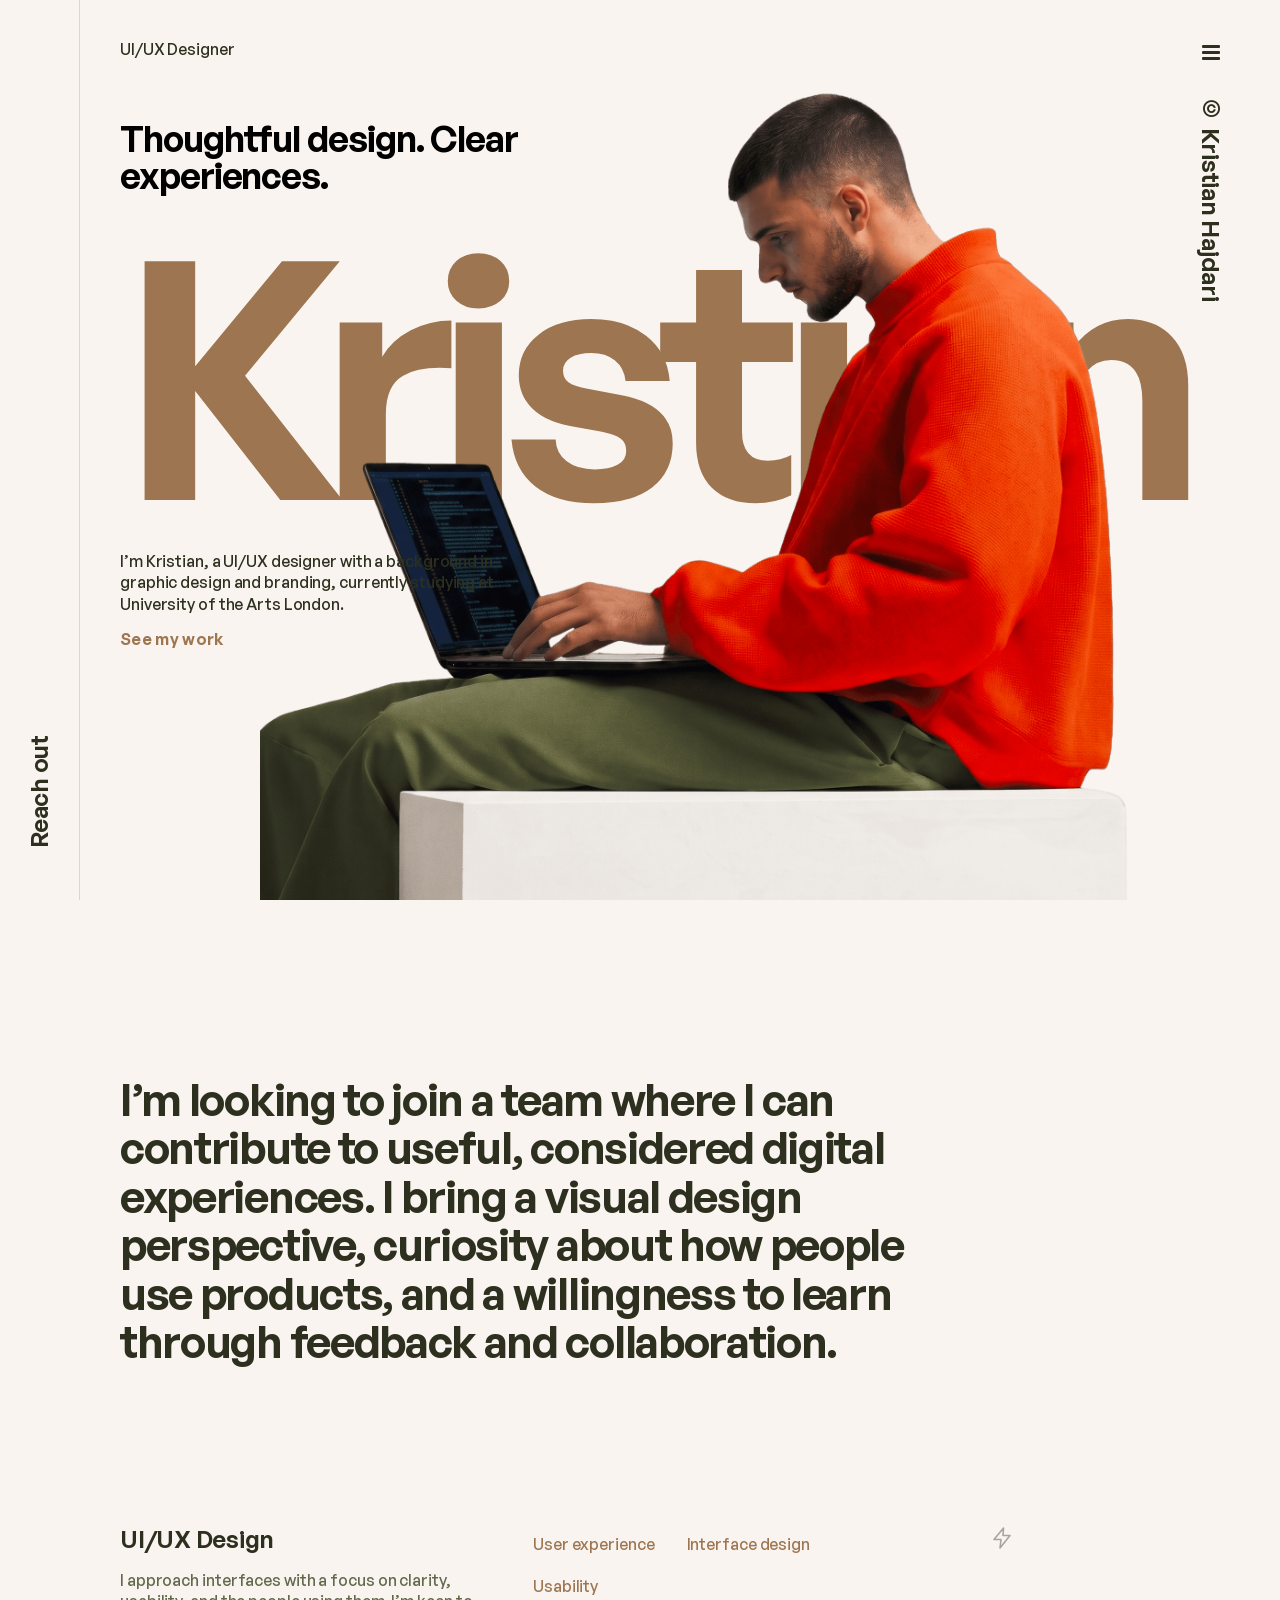
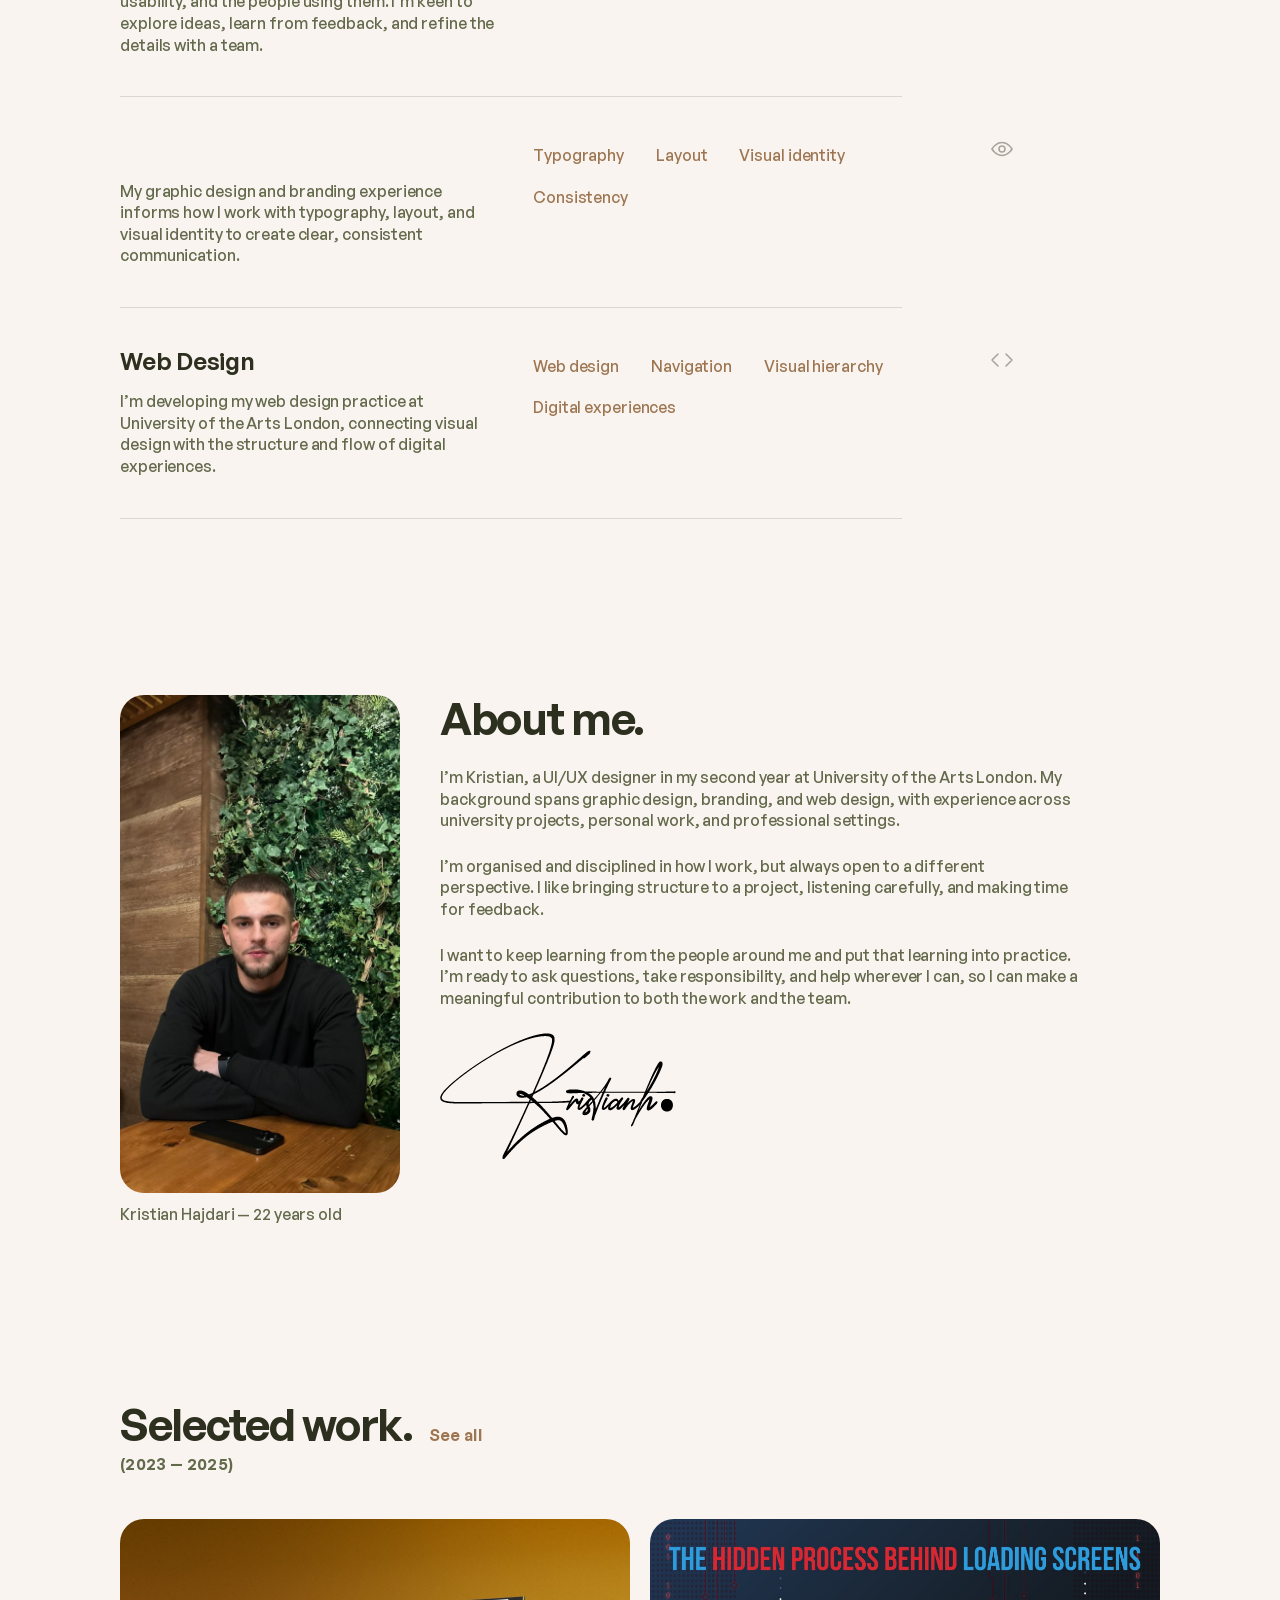
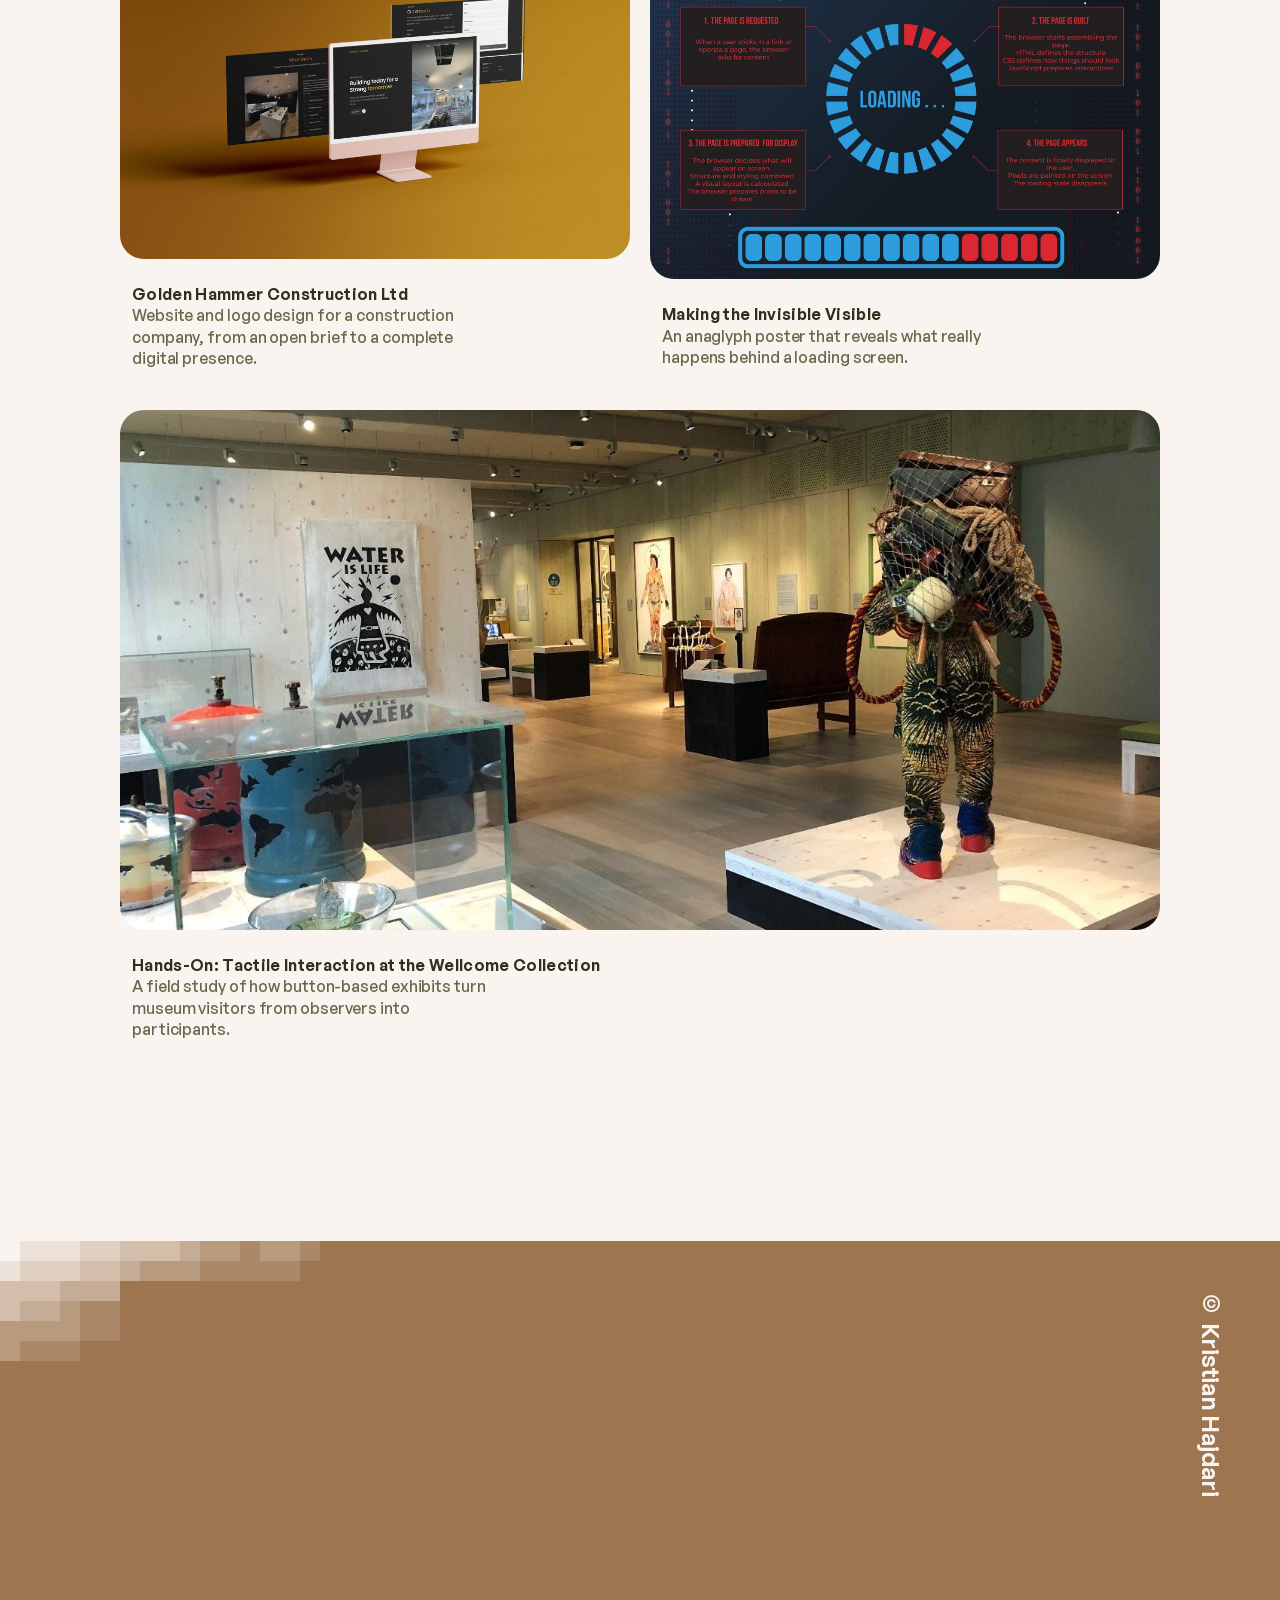
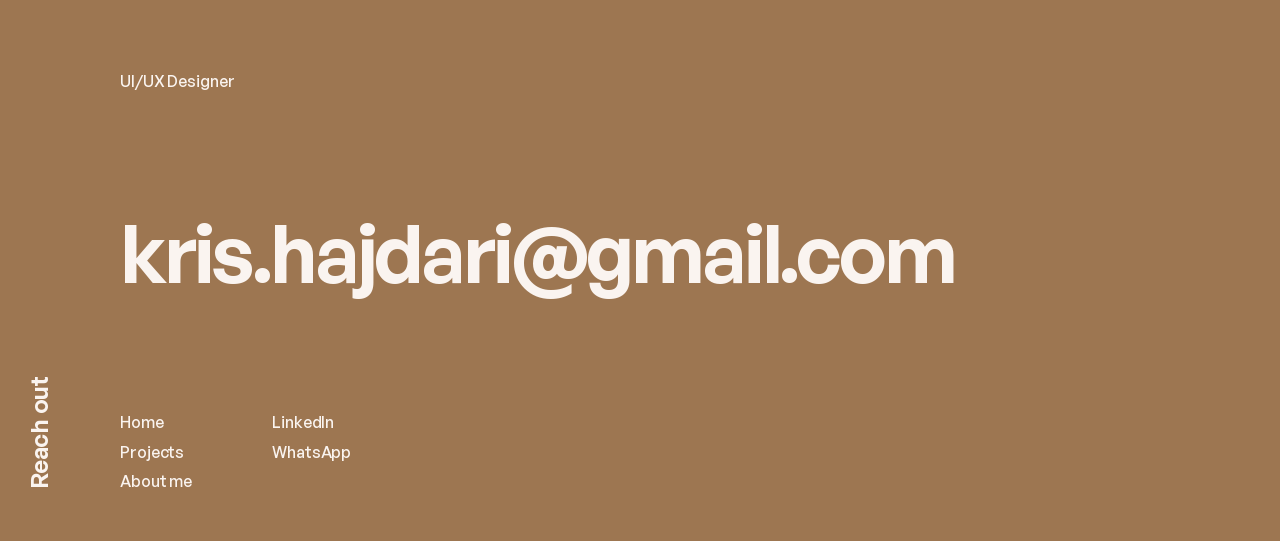
==== docs/index.html @ c06760ca "Move site to docs" ====
<!DOCTYPE html>
<html lang="en">
<head>
  <meta charset="utf-8">
  <meta name="viewport" content="width=device-width, initial-scale=1">
  <title>Kristian | UI/UX Designer</title>
  <meta name="description" content="UI/UX designer with experience in graphic design and branding, studying at University of the Arts London and looking to join a design team.">
  <!-- Link preview (LinkedIn, WhatsApp, etc.). If the site address changes, update the two URLs below. -->
  <meta property="og:type" content="website">
  <meta property="og:site_name" content="Kristian Hajdari">
  <meta property="og:title" content="Kristian | UI/UX Designer">
  <meta property="og:description" content="UI/UX designer with experience in graphic design and branding, studying at University of the Arts London and looking to join a design team.">
  <meta property="og:url" content="https://kristianhajdari.netlify.app/">
  <meta property="og:image" content="https://kristianhajdari.netlify.app/images/og-image.jpg">
  <meta property="og:image:width" content="1200">
  <meta property="og:image:height" content="630">
  <meta name="twitter:card" content="summary_large_image">
  <link rel="icon" href="images/favicon.svg">
  <link rel="stylesheet" href="css/style.css">
</head>
<body>

  <!-- Phone-only bars -->
  <header class="topbar">
    <a href="index.html">© Kristian Hajdari</a>
    <button class="menu-button" type="button" aria-label="Open menu" data-menu-open><span></span><span></span><span></span></button>
  </header>
  <a class="bottombar" href="contact.html">Reach out</a>

  <div class="frame">
    <aside class="rail rail--left">
      <a class="vertical-up" href="contact.html">Reach out</a>
    </aside>

    <main class="content">

      <!-- Hero -->
      <section class="hero">
        <p class="hero__role">UI/UX Designer</p>
        <h1 class="hero__title">Thoughtful design. Clear experiences.</h1>
        <p class="hero__name" aria-hidden="true">Kristian</p>
        <p class="hero__intro">I’m Kristian, a UI/UX designer with a background in graphic design and branding, currently studying at University of the Arts London.</p>
        <a class="hero__cta label link-accent" href="#work">See my work</a>
        <img class="hero__image" src="images/hero-kristian.png" alt="">
      </section>

      <!-- Statement -->
      <section class="statement">
        <h2 class="title-lg">I’m looking to join a team where I can contribute to useful, considered digital experiences. I bring a visual design perspective, curiosity about how people use products, and a willingness to learn through feedback and collaboration.</h2>
      </section>

      <!-- What I do -->
      <section class="services">
        <div class="service">
          <div class="service__text">
            <h2 class="title-sm">UI/UX Design</h2>
            <p class="text-soft">I approach interfaces with a focus on clarity, usability, and the people using them. I’m keen to explore ideas, learn from feedback, and refine the details with a team.</p>
          </div>
          <ul class="tags">
            <li>User experience</li>
            <li>Interface design</li>
            <li>Usability</li>
          </ul>
          <svg class="service__icon" viewBox="0 0 24 24" fill="none" stroke="currentColor" stroke-width="1.6" stroke-linejoin="round" aria-hidden="true"><path d="M13.5 2 4 13.5h7L10 22l10-12.5h-7L13.5 2Z"/></svg>
        </div>

        <div class="service">
          <div class="service__text">
            <h2 class="title-sm">Graphic Design &amp; Branding</h2>
            <p class="text-soft">My graphic design and branding experience informs how I work with typography, layout, and visual identity to create clear, consistent communication.</p>
          </div>
          <ul class="tags">
            <li>Typography</li>
            <li>Layout</li>
            <li>Visual identity</li>
            <li>Consistency</li>
          </ul>
          <svg class="service__icon" viewBox="0 0 24 24" fill="none" stroke="currentColor" stroke-width="1.6" aria-hidden="true"><path d="M2 12s3.6-6.5 10-6.5S22 12 22 12s-3.6 6.5-10 6.5S2 12 2 12Z"/><circle cx="12" cy="12" r="3"/></svg>
        </div>

        <div class="service">
          <div class="service__text">
            <h2 class="title-sm">Web Design</h2>
            <p class="text-soft">I’m developing my web design practice at University of the Arts London, connecting visual design with the structure and flow of digital experiences.</p>
          </div>
          <ul class="tags">
            <li>Web design</li>
            <li>Navigation</li>
            <li>Visual hierarchy</li>
            <li>Digital experiences</li>
          </ul>
          <svg class="service__icon" viewBox="0 0 24 24" fill="none" stroke="currentColor" stroke-width="1.6" stroke-linecap="round" stroke-linejoin="round" aria-hidden="true"><path d="m8 6-6 6 6 6M16 6l6 6-6 6"/></svg>
        </div>
      </section>

      <!-- About -->
      <section class="about" id="about">
        <figure class="about__photo">
          <img src="images/portrait.jpg" alt="Portrait of Kristian Hajdari">
          <figcaption>Kristian Hajdari — 22 years old</figcaption>
        </figure>
        <div class="about__text">
          <h2 class="title-lg">About me.</h2>
          <p>I’m Kristian, a UI/UX designer in my second year at University of the Arts London. My background spans graphic design, branding, and web design, with experience across university projects, personal work, and professional settings.</p>
          <p>I’m organised and disciplined in how I work, but always open to a different perspective. I like bringing structure to a project, listening carefully, and making time for feedback.</p>
          <p>I want to keep learning from the people around me and put that learning into practice. I’m ready to ask questions, take responsibility, and help wherever I can, so I can make a meaningful contribution to both the work and the team.</p>
          <img src="images/signature.webp" width="236" height="126" alt="Kristian Hajdari’s signature">
        </div>
      </section>

      <!-- Selected work -->
      <section class="work" id="work">
        <div class="work__head">
          <h2 class="title-lg">Selected work.</h2>
          <a class="label link-accent" href="projects.html">See all</a>
        </div>
        <p class="work__years label">(2023 — 2025)</p>

        <div class="cards">
          <a class="card" href="projects/golden-hammer-construction.html">
            <div class="card__media"><img src="images/golden-hammer-cover.jpg" alt="Golden Hammer Construction website on a desktop screen"></div>
            <div class="card__body">
              <h3 class="label">Golden Hammer Construction Ltd</h3>
              <p>Website and logo design for a construction company, from an open brief to a complete digital presence.</p>
            </div>
          </a>
          <a class="card" href="projects/auralis.html">
            <div class="card__media"><img src="images/invisible-visible-cover.jpg" alt="Making the Invisible Visible — digital anaglyph poster"></div>
            <div class="card__body">
              <h3 class="label">Making the Invisible Visible</h3>
              <p>An anaglyph poster that reveals what really happens behind a loading screen.</p>
            </div>
          </a>
          <a class="card card--wide" href="projects/synta.html">
            <div class="card__media"><img src="images/wellcome-cover.jpg" alt="Being Human exhibition at the Wellcome Collection"></div>
            <div class="card__body">
              <h3 class="label">Hands-On: Tactile Interaction at the Wellcome Collection</h3>
              <p>A field study of how button-based exhibits turn museum visitors from observers into participants.</p>
            </div>
          </a>
        </div>
      </section>

    </main>

    <aside class="rail rail--right">
      <button class="menu-button" type="button" aria-label="Open menu" data-menu-open><span></span><span></span><span></span></button>
      <a class="vertical-down" href="index.html">© Kristian Hajdari</a>
    </aside>
  </div>

  <!-- Footer -->
  <footer class="footer frame">
    <img class="footer__pixels" src="images/footer-pixels.svg" alt="">
    <div class="rail rail--left">
      <a class="vertical-up" href="contact.html">Reach out</a>
    </div>
    <div class="footer__body">
      <p>UI/UX Designer</p>
      <a class="footer__email" href="mailto:kris.hajdari@gmail.com">kris.hajdari@gmail.com</a>
      <nav class="footer__links" aria-label="Footer">
        <a href="index.html">Home</a>
        <a href="projects.html">Projects</a>
        <a href="index.html#about">About me</a>
        <a href="https://www.linkedin.com/in/kristian-hajdari-100a4332a/" target="_blank" rel="noopener">LinkedIn</a>
        <a href="https://wa.me/447830264102" target="_blank" rel="noopener">WhatsApp</a>
      </nav>
    </div>
    <div class="rail rail--right">
      <a class="vertical-down" href="index.html">© Kristian Hajdari</a>
    </div>
  </footer>

  <!-- Slide-out menu -->
  <div class="menu" aria-hidden="true">
    <div class="menu__backdrop" data-menu-close></div>
    <nav class="menu__panel" aria-label="Main">
      <div class="menu__head">
        <a href="index.html">© Kristian Hajdari</a>
      </div>
      <div class="menu__links">
        <a href="index.html">Home</a>
        <a href="projects.html">Projects</a>
        <a href="index.html#about">About me</a>
        <a href="contact.html">Contact</a>
      </div>
      <p class="menu__role">UI/UX Designer</p>
    </nav>
  </div>

  <script src="js/main.js"></script>
</body>
</html>
---- docs/css/style.css ----
/* =====================================================================
   Kristian Hajdari — portfolio
   One stylesheet for every page. Sections:
     1. Fonts            7. Project list (cards)
     2. Design tokens    8. Project detail pages
     3. Base / type      9. Contact page
     4. Page frame      10. Animations
     5. Menu & footer   11. Tablet
     6. Home page       12. Mobile
   ===================================================================== */


/* 1. Fonts ------------------------------------------------------------ */

/* Variable version: any weight from 200 to 700 (used at 580 for rails and small titles) */
@font-face {
  font-family: "General Sans Variable";
  src: url("../fonts/GeneralSans-Variable.woff2") format("woff2");
  font-weight: 200 700;
  font-display: swap;
}
@font-face {
  font-family: "General Sans";
  src: url("../fonts/GeneralSans-Medium.woff2") format("woff2");
  font-weight: 500;
  font-display: swap;
}
@font-face {
  font-family: "General Sans";
  src: url("../fonts/GeneralSans-Semibold.woff2") format("woff2");
  font-weight: 600;
  font-display: swap;
}
@font-face {
  font-family: "General Sans";
  src: url("../fonts/GeneralSans-Bold.woff2") format("woff2");
  font-weight: 700;
  font-display: swap;
}


/* 2. Design tokens ---------------------------------------------------- */

:root {
  --cream: #faf4f0;          /* page background */
  --ink: #2d301e;            /* main text */
  --ink-soft: #63694b;       /* secondary text */
  --brown: #9d7651;          /* accent, footer, contact page */
  --brown-30: rgba(157, 118, 81, 0.3);
  --line: rgba(45, 48, 30, 0.15);
  --icon: #a7a59c;

  --rail-left: 80px;         /* left column with "Reach out" */
  --rail-right: 120px;       /* right column with menu button */
  --gutter: 40px;            /* space between left rail and content */
}


/* 3. Base / typography ------------------------------------------------ */

*,
*::before,
*::after { box-sizing: border-box; }

html { -webkit-text-size-adjust: 100%; scroll-behavior: smooth; }

body {
  margin: 0;
  background: var(--cream);
  color: var(--ink);
  font-family: "General Sans", Arial, sans-serif;
  font-size: 16px;
  font-weight: 500;
  line-height: 1.35;
  letter-spacing: -0.1px;
  -webkit-font-smoothing: antialiased;
}

h1, h2, h3, p { margin: 0; }
img { display: block; max-width: 100%; }
a { color: inherit; text-decoration: none; }

/* Reusable text styles */
.text       { font-size: 16px; font-weight: 500; line-height: 1.35; letter-spacing: -0.1px; }
.text-soft  { color: var(--ink-soft); }
.label      { font-size: 16px; font-weight: 600; line-height: 1.33; letter-spacing: 0.02em; }
.title-sm,
.rail,
.menu__head,
.topbar,
.bottombar  { font-family: "General Sans Variable", "General Sans", Arial, sans-serif; font-weight: 580; }
.title-sm   { font-size: 24px; line-height: 1.1; letter-spacing: -0.01em; }
.title-lg   { font-size: 44px; font-weight: 600; line-height: 1.1; letter-spacing: -0.03em; }
.page-title { font-size: 96px; font-weight: 600; line-height: 0.9; letter-spacing: -0.04em; }

.link-accent { color: var(--brown); transition: opacity 0.2s; }
.link-accent:hover { opacity: 0.7; }

/* Box with a dashed outline, used where a project still needs an image */
.placeholder {
  display: grid;
  place-items: center;
  border: 1px dashed var(--brown);
  color: var(--ink-soft);
  text-align: center;
  padding: 16px;
}

/* Light brown button ("Back to lobby", "View process book") */
.button {
  display: inline-flex;
  align-items: center;
  justify-content: center;
  height: 40px;
  padding: 0 24px;
  background: var(--brown-30);
  color: var(--brown);
  font-weight: 600;
  letter-spacing: 0.02em;
  line-height: 1.33;
  transition: background 0.2s;
}
.button:hover { background: rgba(157, 118, 81, 0.45); }


/* 4. Page frame: left rail | content | right rail --------------------- */

.frame {
  display: grid;
  grid-template-columns: var(--rail-left) minmax(0, 1fr) var(--rail-right);
}

.content { padding-left: var(--gutter); min-width: 0; }

.rail {
  position: sticky;
  top: 0;
  height: 100vh;
  display: flex;
  flex-direction: column;
  align-items: center;
  font-size: 24px;
  line-height: 1.1;
  letter-spacing: -0.01em;
}

.rail--left {
  justify-content: flex-end;
  padding-bottom: 52px;
  border-right: 1px solid var(--line);
}

.rail--right {
  padding: 40px 18px 0 0;
  gap: 28px;
}

/* Text that runs up (left rail) or down (right rail) */
.vertical-up   { writing-mode: vertical-rl; transform: rotate(180deg); }
.vertical-down { writing-mode: vertical-rl; }

.menu-button {
  display: flex;
  flex-direction: column;
  gap: 3px;
  padding: 5px 0;
  background: none;
  border: 0;
  color: var(--ink); /* without this, Safari on iPhone draws the lines in system blue */
  -webkit-appearance: none;
  appearance: none;
  -webkit-tap-highlight-color: transparent;
  cursor: pointer;
}
.menu-button span {
  display: block;
  width: 18px;
  height: 3px;
  border-radius: 1px;
  background: currentColor;
}
.rail .menu-button { color: var(--ink); }

/* Phone-only bars (hidden on larger screens) */
.topbar,
.bottombar { display: none; }


/* 5. Menu & footer ---------------------------------------------------- */

.menu {
  position: fixed;
  inset: 0;
  z-index: 100;
  visibility: hidden;
  opacity: 0;
  transition: opacity 0.3s, visibility 0.3s;
}
.menu.is-open { visibility: visible; opacity: 1; }

.menu__backdrop {
  position: absolute;
  inset: 0;
  background: rgba(45, 48, 30, 0.2);
  backdrop-filter: blur(4px);
  -webkit-backdrop-filter: blur(4px);
}

.menu__panel {
  position: absolute;
  top: 12px;
  right: 30px;
  width: 564px;
  height: 391px;
  padding: 24px 24px 28px;
  display: flex;
  flex-direction: column;
  background: var(--brown);
  color: var(--cream);
}

.menu__head { font-size: 24px; }

.menu__links {
  display: flex;
  flex-direction: column;
  gap: 12px;
  margin-top: 60px;
  font-weight: 600;
}
.menu__links a:hover { opacity: 0.7; }
.menu__role { margin-top: auto; }

.footer {
  position: relative;
  background: var(--brown);
  color: var(--cream);
}
.footer .rail { height: 100vh; position: relative; }
.footer .rail--left { border-color: transparent; }
.footer .rail--right { padding-top: 47px; }

/* Pixel fade in the top-left corner */
.footer__pixels {
  position: absolute;
  top: 0;
  left: 0;
  width: 320px;
  height: 120px;
  pointer-events: none;
}

.footer__body {
  height: 100vh;
  display: flex;
  flex-direction: column;
  justify-content: flex-end;
  gap: 120px;
  padding: 0 0 48px var(--gutter);
}

.footer__email {
  font-size: 80px;
  font-weight: 600;
  line-height: 1;
  letter-spacing: -0.04em;
  transition: opacity 0.2s;
}
.footer__email:hover { opacity: 0.8; }

.footer__links {
  display: grid;
  grid-template-columns: 152px auto;
  grid-template-rows: repeat(3, auto);
  grid-auto-flow: column;
  row-gap: 8px;
}
.footer__links a:hover { opacity: 0.7; }


/* 6. Home page -------------------------------------------------------- */

.hero {
  position: relative;
  height: 100vh;
  min-height: 760px;
  padding-top: 120px;
  container-type: inline-size;
}

.hero__role { position: absolute; top: 39px; left: 0; }

.hero__title {
  position: relative;
  z-index: 1;
  max-width: 420px;
  color: #000;
  font-size: 36px;
  font-weight: 600;
  line-height: 1.03;
  letter-spacing: -0.03em;
}

/* "Kristian" fills the content width (plus --name-overhang) at any screen size */
.hero__name {
  --name-overhang: 40px;
  margin-top: 12px;
  color: var(--brown);
  font-size: calc((100cqw + var(--name-overhang)) * 0.3079);
  font-weight: 600;
  line-height: 1;
  letter-spacing: -0.06em;
  white-space: nowrap;
}

.hero__intro { max-width: 392px; margin-top: 12px; position: relative; z-index: 1; }
.hero__cta   { display: inline-block; margin-top: 14px; position: relative; z-index: 1; }

.hero__image {
  position: absolute;
  top: -40px;
  right: -41px;
  width: 941px;
  max-width: none;
  pointer-events: none;
}

.statement {
  max-width: 840px;
  padding-top: 176px;
}

.services { margin-top: 160px; max-width: 782px; }

.service {
  position: relative;
  display: grid;
  grid-template-columns: 382px 1fr;
  column-gap: 19px;
  padding: 40px 0;
  border-bottom: 1px solid var(--line);
}
.service:first-child { padding-top: 0; }

.service__text p { margin-top: 17px; }

.tags {
  display: flex;
  flex-wrap: wrap;
  align-content: flex-start;
  gap: 4px 8px;
  margin: 0;
  padding: 0;
  list-style: none;
  color: var(--brown);
}
.tags li { padding: 8px 12px; }

.service__icon {
  position: absolute;
  top: 0;
  left: calc(100% + 88px);
  width: 24px;
  height: 24px;
  color: var(--icon);
}
.service:not(:first-child) .service__icon { top: 40px; }

.about {
  display: grid;
  grid-template-columns: 280px 640px;
  column-gap: 40px;
  padding-top: 176px;
}

.about__photo img {
  width: 280px;
  height: 498px;
  object-fit: cover;
  border-radius: 24px;
}
.about__photo figcaption { margin-top: 11px; color: var(--ink-soft); }
.about__photo { margin: 0; }

.about__text > * + * { margin-top: 24px; }
.about__text p { color: var(--ink-soft); }

.work { padding: 176px 0 200px; }

.work__head { display: flex; align-items: baseline; gap: 16px; }
.work__years { margin-top: 4px; color: var(--ink-soft); }


/* 7. Project list (cards) --------------------------------------------- */

.list-page { padding-top: 240px; padding-bottom: 200px; }
.list-page__years { margin-top: 36px; color: var(--ink-soft); }

.cards {
  display: grid;
  grid-template-columns: repeat(2, minmax(0, 1fr));
  gap: 40px 20px;
  align-items: start;
  margin-top: 44px;
}
.cards--loose { margin-top: 80px; row-gap: 144px; }

.card { display: block; }

.card__media { position: relative; overflow: hidden; border-radius: 24px; }
.card__media img,
.card__media .placeholder { width: 100%; }
.card__media .placeholder { border: 0; background: var(--cream); }

/* A card that spans both columns (desktop and tablet); its photo is cropped to a wide frame */
.card--wide { grid-column: 1 / -1; }
.card--wide .card__media img { aspect-ratio: 2 / 1; object-fit: cover; }

.card__body { padding: 25px 12px 0; }
.card__body p { max-width: 360px; color: var(--ink-soft); }


/* 8. Project detail pages --------------------------------------------- */

.detail { padding-top: 240px; padding-bottom: 120px; }

.detail__lead { max-width: 580px; margin-top: 40px; color: var(--ink-soft); }
.detail__hero { height: 520px; margin-top: 60px; }

.meta {
  display: grid;
  grid-template-columns: repeat(3, 382px);
  column-gap: 19px;
  margin-top: 60px;
  padding-bottom: 32px;
  border-bottom: 1px solid var(--ink);
}
.detail__hero + .meta { margin-top: 32px; }
.meta dt { color: var(--ink-soft); font-weight: 600; letter-spacing: 0.02em; }
.meta dd { margin: 0; font-weight: 600; letter-spacing: 0.02em; }

.detail__intro { max-width: 1043px; margin-top: 64px; }

.detail__live { display: inline-block; margin-top: 64px; color: var(--ink-soft); text-decoration: underline; }

/* Long-form text on project pages */
.prose { margin-top: 63px; color: var(--ink-soft); }
.prose h2 {
  margin: 61px 0 22px;
  color: var(--ink);
  font-size: 24px;
  font-weight: 500;
  line-height: 1.35;
}
.prose h2:first-child { margin-top: 0; }
.prose p + p { margin-top: 21px; }
.prose--loose h2 { margin: 83px 0 43px; }
.prose--loose p + p { margin-top: 43px; }
.prose img { width: 100%; margin-top: 21px; }

.detail__pdf { margin-top: 64px; width: 360px; }

.gallery {
  display: grid;
  grid-template-columns: repeat(2, minmax(0, 1fr));
  gap: 20px;
  margin-top: 64px;
}
.gallery__col { display: flex; flex-direction: column; gap: 20px; }
.gallery__wide { grid-column: 1 / -1; margin-top: 44px; }
.gallery img { width: 100%; }

/* Same-size 4:3 tiles; diagrams and sketches fit inside on white instead of being cropped */
.gallery--fit img { aspect-ratio: 4 / 3; object-fit: contain; background: #fff; }

.detail__back { display: flex; width: 379px; margin: 60px auto 0; }


/* 9. Contact page ----------------------------------------------------- */

.contact-page { background: var(--brown); color: var(--cream); }

.contact {
  position: relative;
  min-height: 100vh;
  overflow: hidden;
}

/* Cream strip behind the photo on the right */
.contact::after {
  content: "";
  position: absolute;
  top: 0;
  right: 0;
  bottom: 0;
  width: 341px;
  background: var(--cream);
}

.contact .rail { position: relative; z-index: 2; }
.contact .rail--left { border: 0; }
.contact .rail--right { color: var(--ink); }

.contact__body { position: relative; z-index: 1; padding: 40px 0 80px var(--gutter); }

.contact__social { display: flex; gap: 24px; }
.contact__social a:hover { opacity: 0.7; }

.contact__email {
  margin-top: 249px;
  white-space: nowrap;
  font-size: 80px;
  font-weight: 600;
  line-height: 1;
  letter-spacing: -0.04em;
}

.contact__note { max-width: 394px; margin-top: 80px; }

.contact__photo {
  position: absolute;
  z-index: 1;
  top: 9px;
  left: 236px;
  width: 1189px;
  height: calc(100% - 9px);
  object-fit: cover;
  object-position: left top;
  pointer-events: none;
}


/* 10. Animations ------------------------------------------------------
   CSS here, triggers in js/main.js. Everything is switched off for
   visitors who ask for reduced motion (see the end of this section). */

:root { --ease-out: cubic-bezier(0.22, 1, 0.36, 1); }

/* Page transitions: each page fades in on load and fades out before
   the next one opens (JS adds .is-leaving when an internal link is clicked).
   The html background stays cream so the fade never flashes white. */
@keyframes page-in { from { opacity: 0; } }

html { background: var(--cream); }
body { animation: page-in 0.5s ease-out backwards; }
html.is-leaving body { opacity: 0; transition: opacity 0.35s ease-in; }

/* Hero: text rises in on load, the photo follows slightly later.
   Uses `translate` so the scroll parallax can use `transform` freely. */
@keyframes rise-in       { from { opacity: 0; translate: 0 28px; } }
@keyframes rise-in-small { from { opacity: 0; translate: 0 18px; } }

.hero__title,
.hero__name,
.hero__intro,
.hero__cta   { animation: rise-in 0.85s var(--ease-out) both; }
.hero__image { animation: rise-in-small 0.9s 0.18s var(--ease-out) both; will-change: transform; }

/* Clip the parallax photo to the hero vertically, let "Kristian" overhang sideways */
.hero { overflow-x: visible; overflow-y: clip; }

/* Letter-by-letter reveal. JS wraps words in .word and letters in .char,
   giving each letter its position as --i. */
.split .word { display: inline-block; white-space: nowrap; }
.split .char {
  opacity: 0;
  transition: opacity 0.35s linear;
  transition-delay: calc(var(--i) * 12ms);
}
.split.is-revealed .char { opacity: 1; }

/* Project cards: when a card scrolls into view the image fades in;
   its title and description then reveal letter by letter, like the
   home page text, starting a moment after the image */
.card__media { transition: opacity 0.9s ease-out; }
.js-motion .card:not(.is-revealed) .card__media { opacity: 0; }
.card__body .char { transition-delay: calc(0.25s + var(--i) * 12ms); }

/* Navigation slides up 50px while scrolling down, back on scroll up */
.topbar,
.frame > .rail--right { transition: translate 0.3s var(--ease-out); }
.nav-hidden .topbar,
.nav-hidden .frame > .rail--right { translate: 0 -50px; }

/* Menu button turns into an X; it sits above the open menu as its close button */
.menu-button span { transition: transform 0.3s var(--ease-out), opacity 0.2s; }
.menu-open .menu-button span:nth-child(1) { transform: translateY(6px) rotate(45deg); }
.menu-open .menu-button span:nth-child(2) { opacity: 0; }
.menu-open .menu-button span:nth-child(3) { transform: translateY(-6px) rotate(-45deg); }

.menu-open .frame > .rail--right,
.menu-open .topbar { z-index: 101; }
.menu-open .menu-button { color: var(--cream); }
.menu-open .rail--right .vertical-down,
.menu-open .topbar > a { opacity: 0; }
.menu-open .topbar { background: transparent; }
.topbar,
.topbar > a,
.rail--right .vertical-down { transition: opacity 0.2s, background-color 0.2s, translate 0.3s var(--ease-out); }

/* The panel slides down as it fades in */
.menu__panel {
  translate: 0 -24px;
  transition: translate 0.4s var(--ease-out);
}
.menu.is-open .menu__panel { translate: 0 0; }

/* Service rows: hovering fills each tag's background from the left */
.tags li { position: relative; }
.tags li::before {
  content: "";
  position: absolute;
  inset: 0;
  z-index: -1;
  background: var(--brown-30);
  transform: scaleX(0);
  transform-origin: left;
  transition: transform 0.2s ease-out;
}
.tags { isolation: isolate; }
.service:hover .tags li::before { transform: scaleX(1); }

@media (prefers-reduced-motion: reduce) {
  *,
  *::before,
  *::after {
    animation: none !important;
    transition: none !important;
  }
  .split .char { opacity: 1; }
  .hero__image { transform: none !important; }
}


/* 11. Tablet (601px – 1199px, designed at 768px) ---------------------- */

@media (max-width: 1199px) {
  :root { --rail-right: 80px; }

  .rail--right { padding-right: 0; }

  /* Photo moves below the text so it never covers it */
  .hero { height: auto; min-height: 0; }
  .hero__title { max-width: 420px; }
  .hero__name { --name-overhang: 0px; }
  .hero__intro { max-width: 392px; }
  .hero__image { position: static; width: min(585px, 100%); margin: 24px 0 0 auto; }

  .title-lg { font-size: 28px; line-height: 1.1; }
  .statement { padding-top: 120px; }
  .services { margin-top: 100px; }
  .service { display: block; }
  .service__text p { max-width: 480px; }
  .tags { margin: 20px 0 0 -12px; }
  .service__icon { display: none; }

  .about { grid-template-columns: 1fr; row-gap: 40px; }
  .page-title { font-size: 64px; }
  .meta { grid-template-columns: repeat(3, 1fr); }
  .footer__email,
  .contact__email { font-size: clamp(28px, 5.2vw, 56px); }
  /* Contact: no cream strip; the photo sits under the text */
  .contact::after { display: none; }
  .contact .rail--left  { grid-column: 1; grid-row: 1 / 3; }
  .contact .rail--right { grid-column: 3; grid-row: 1 / 3; color: var(--cream); }
  .contact .rail .menu-button { color: var(--cream); }
  .contact__body { grid-column: 2; grid-row: 1; }
  .contact__email { margin-top: 160px; }
  .contact__photo {
    position: static;
    grid-column: 2;
    grid-row: 2;
    width: calc(100% - var(--gutter));
    height: auto;
    margin-left: var(--gutter);
  }

  .menu__panel { width: min(564px, calc(100vw - 60px)); }
}


/* 12. Mobile (up to 600px, designed at 375px) ------------------------- */

@media (max-width: 600px) {
  :root { --gutter: 16px; }

  body { padding-bottom: 42px; } /* keeps the end of the page clear of the bottom bar */

  .frame { display: block; }
  .rail { display: none; }
  .content { padding: 0 16px; }

  .topbar,
  .bottombar {
    position: fixed;
    left: 0;
    right: 0;
    z-index: 50;
    display: flex;
    align-items: center;
    background: var(--cream);
    color: var(--ink);
  }
  .topbar { top: 0; height: 44px; padding: 0 16px; justify-content: space-between; }
  .bottombar { bottom: 0; height: 42px; justify-content: center; }
  .topbar .menu-button span { width: 18px; }

  .hero { padding-top: 96px; padding-bottom: 0; }
  .hero__role { display: none; }
  .hero__title { max-width: none; }
  .hero__name { margin-top: 16px; }
  .hero__intro { max-width: none; margin-top: 16px; }
  .hero__image { width: 100%; margin: 0; }

  .title-lg { line-height: 1.2; }
  .statement { padding-top: 64px; }
  .services { margin-top: 160px; }
  .service { display: block; padding: 100px 0 35px; }
  .service:first-child { padding-top: 0; }
  .service__text p { margin-top: 17px; }
  .tags { margin: 24px 0 0; gap: 8px; }
  .tags li { background: var(--brown-30); }

  .about { padding-top: 120px; }
  .about__photo figcaption { margin-top: 12px; }
  .work { padding: 120px 0 160px; }
  .work__head { justify-content: space-between; }

  .cards,
  .gallery { grid-template-columns: 1fr; }
  .cards { gap: 48px; }
  .card--wide .card__media img { aspect-ratio: auto; }
  .card__body { padding: 12px 0 0; }

  .list-page,
  .detail { padding-top: 120px; }
  .page-title { font-size: 48px; }
  .detail__hero { height: 240px; }
  .meta { grid-template-columns: 1fr; row-gap: 16px; }
  .detail__pdf,
  .detail__back { width: 100%; }

  .footer .rail { display: none; }
  .footer__pixels { display: none; }
  .footer__body { height: 360px; gap: 40px; padding: 0 16px 60px; }
  .footer__email,
  .contact__email { font-size: 28px; line-height: 1.2; }

  .contact::after { display: none; }
  .contact__body { padding: 60px 16px 80px; }
  .contact__email { margin-top: 120px; }
  .contact__photo { width: 100%; margin: 0; }

  .menu__panel { top: 8px; right: 8px; width: calc(100vw - 16px); height: auto; min-height: 360px; }
}
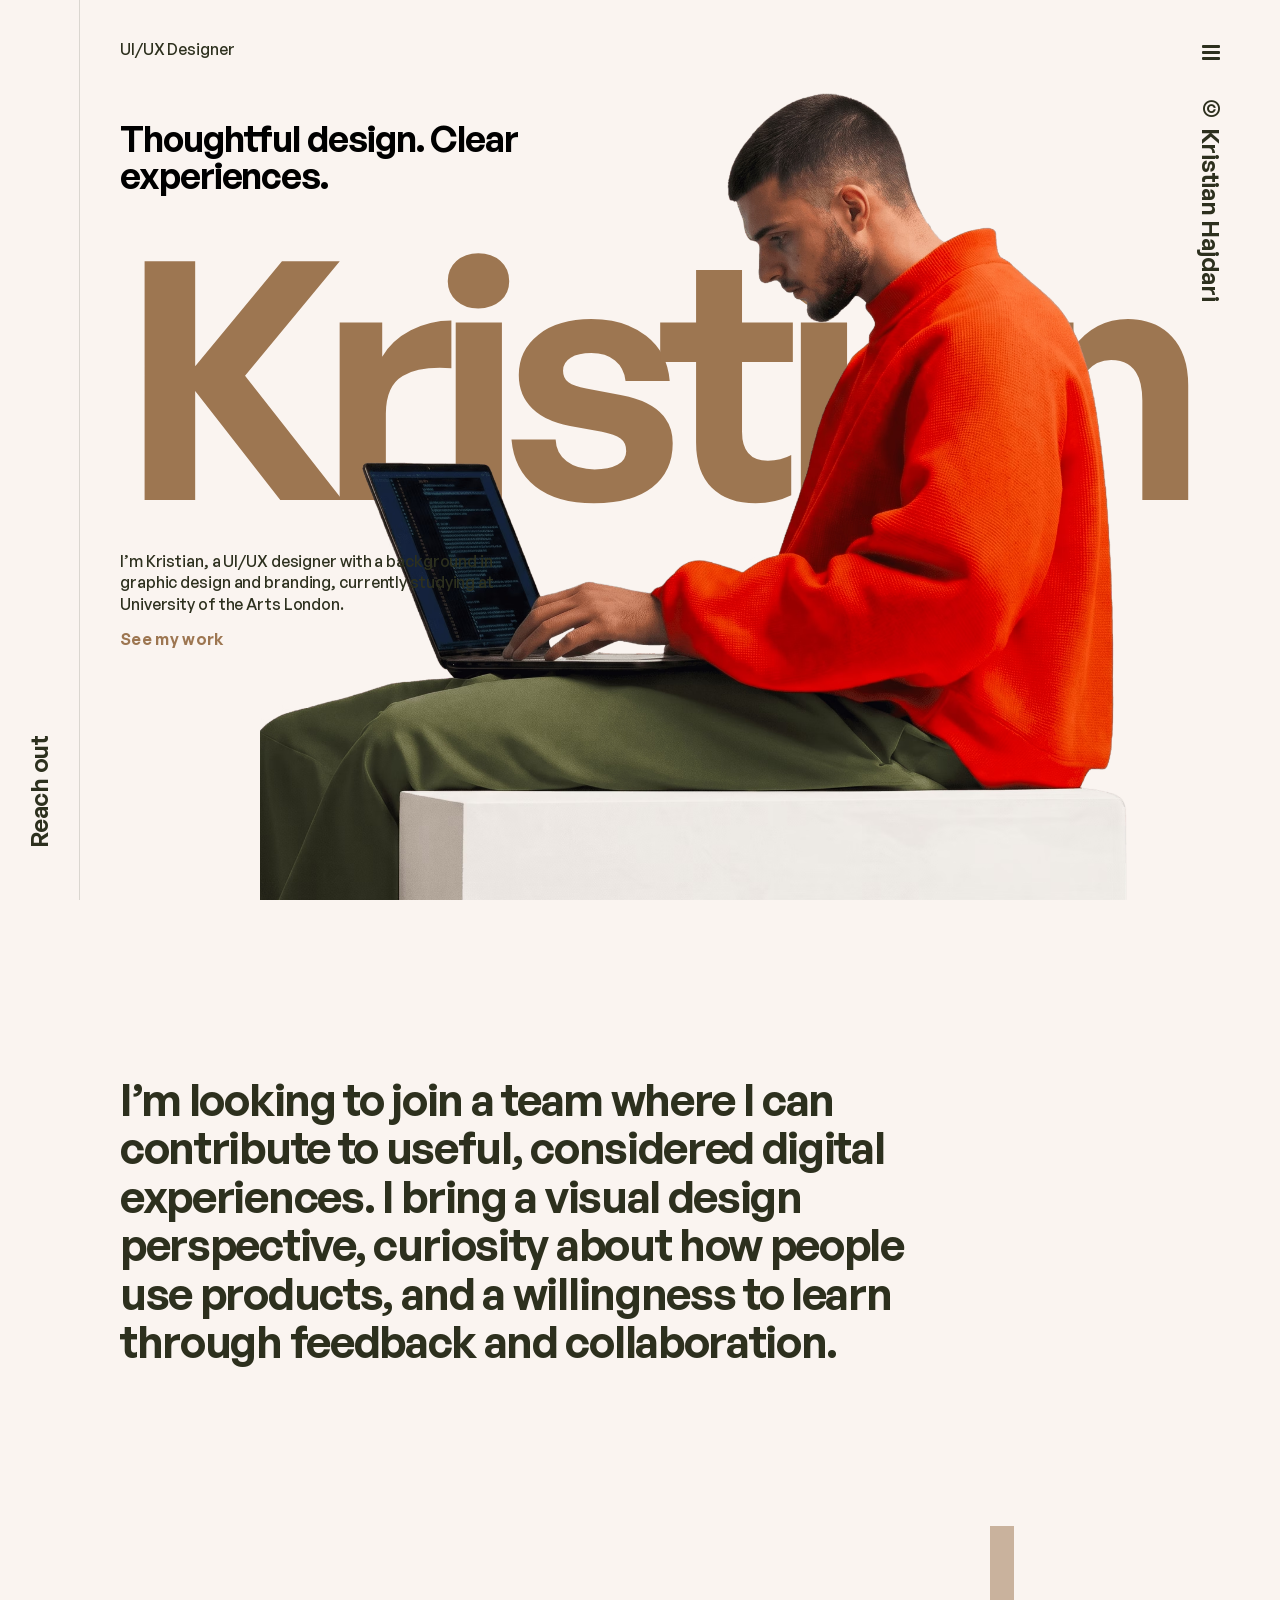
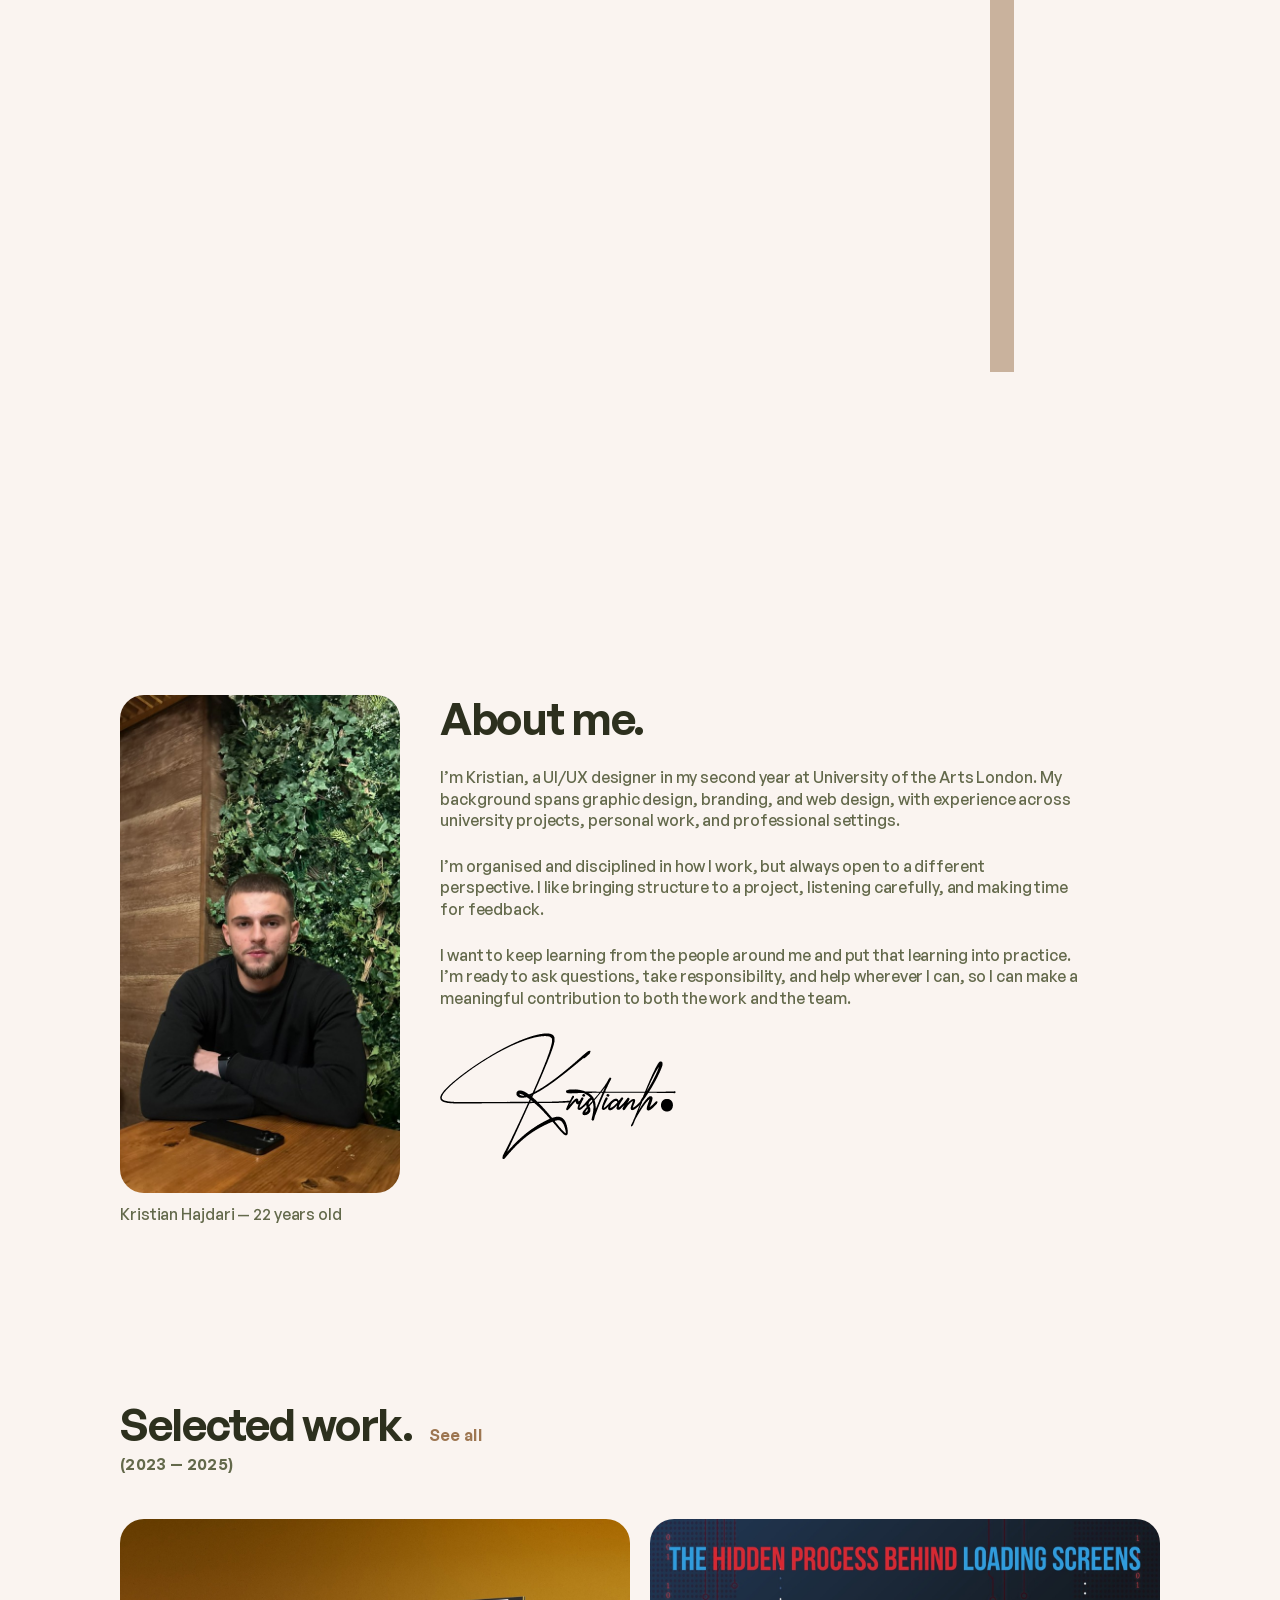
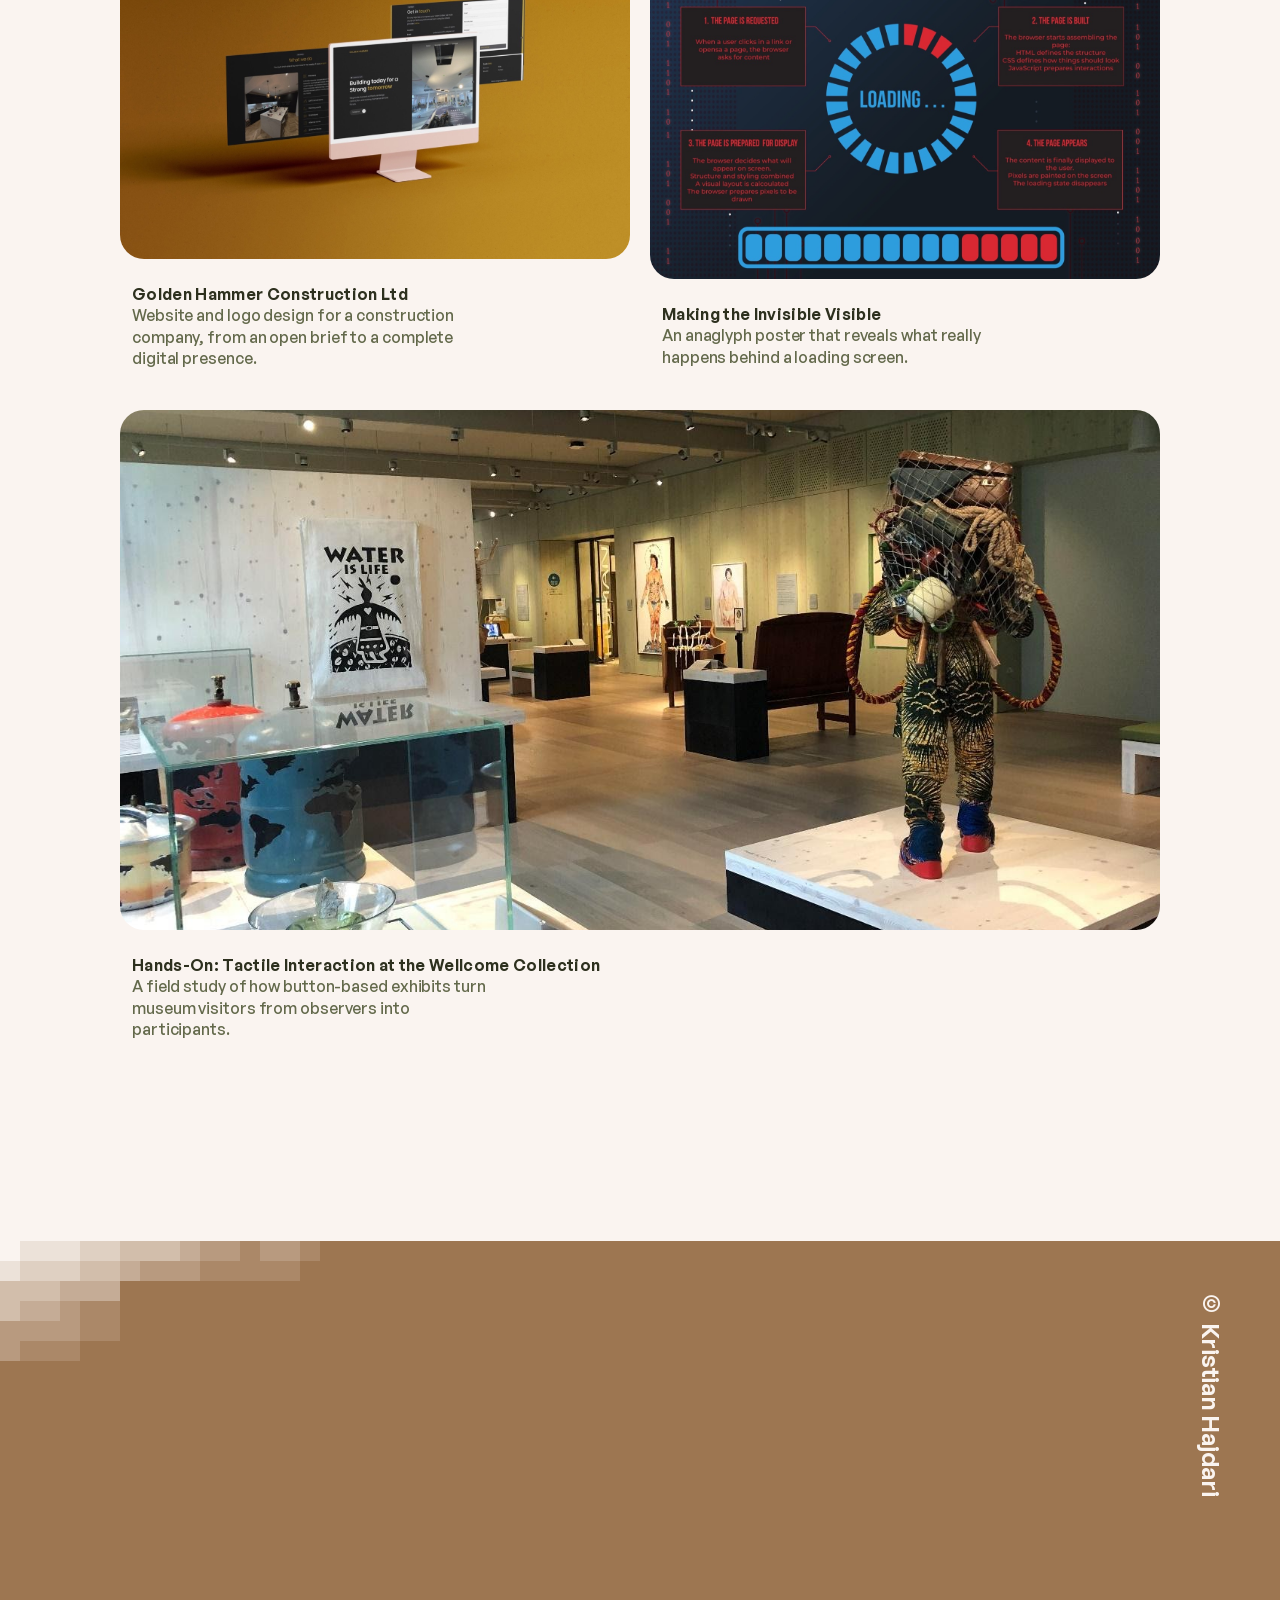
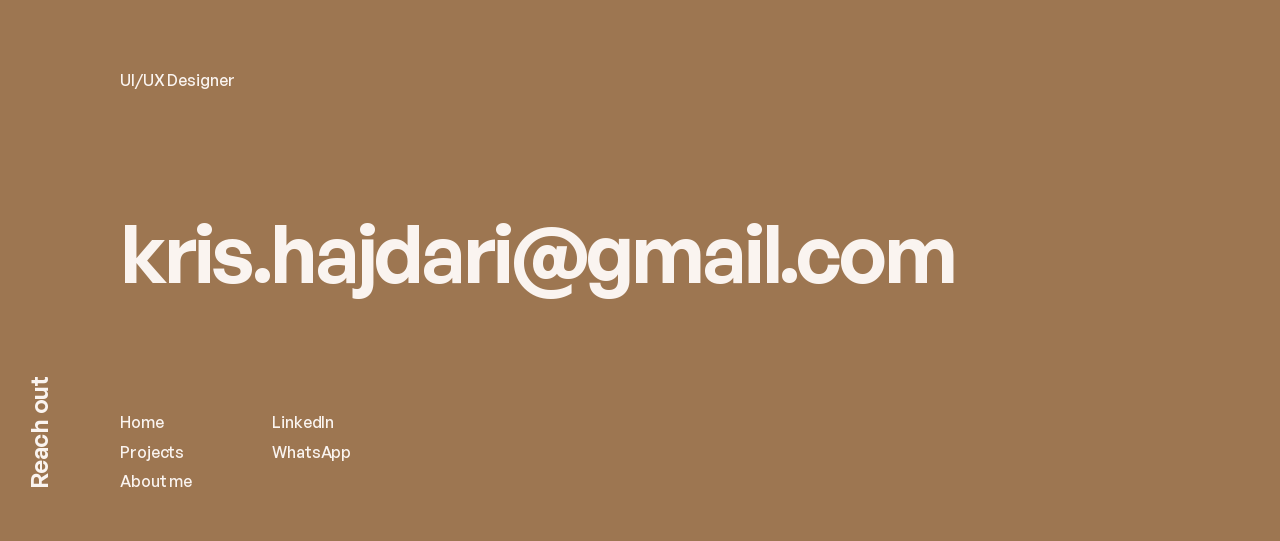
==== commit b4032c38: "Make the site load faster - Serve the hero and contact photos as AVIF (208KB and 159KB instead of   " ====
--- a/docs/index.html
+++ b/docs/index.html
@@ -16,6 +16,7 @@
   <meta property="og:image:height" content="630">
   <meta name="twitter:card" content="summary_large_image">
   <link rel="icon" href="images/favicon.svg">
+  <link rel="preload" as="image" href="images/hero-kristian.avif" type="image/avif" fetchpriority="high">
   <link rel="stylesheet" href="css/style.css">
 </head>
 <body>
@@ -41,7 +42,7 @@
         <p class="hero__name" aria-hidden="true">Kristian</p>
         <p class="hero__intro">I’m Kristian, a UI/UX designer with a background in graphic design and branding, currently studying at University of the Arts London.</p>
         <a class="hero__cta label link-accent" href="#work">See my work</a>
-        <img class="hero__image" src="images/hero-kristian.png" alt="">
+        <picture><source srcset="images/hero-kristian.avif" type="image/avif"><img class="hero__image" src="images/hero-kristian.png" alt="" width="2048" height="2048" fetchpriority="high"></picture>
       </section>
 
       <!-- Statement -->
@@ -96,7 +97,7 @@
       <!-- About -->
       <section class="about" id="about">
         <figure class="about__photo">
-          <img src="images/portrait.jpg" alt="Portrait of Kristian Hajdari">
+          <img src="images/portrait.jpg" alt="Portrait of Kristian Hajdari" width="768" height="1024" loading="lazy" decoding="async">
           <figcaption>Kristian Hajdari — 22 years old</figcaption>
         </figure>
         <div class="about__text">
@@ -104,7 +105,7 @@
           <p>I’m Kristian, a UI/UX designer in my second year at University of the Arts London. My background spans graphic design, branding, and web design, with experience across university projects, personal work, and professional settings.</p>
           <p>I’m organised and disciplined in how I work, but always open to a different perspective. I like bringing structure to a project, listening carefully, and making time for feedback.</p>
           <p>I want to keep learning from the people around me and put that learning into practice. I’m ready to ask questions, take responsibility, and help wherever I can, so I can make a meaningful contribution to both the work and the team.</p>
-          <img src="images/signature.webp" width="236" height="126" alt="Kristian Hajdari’s signature">
+          <img src="images/signature.webp" width="236" height="126" alt="Kristian Hajdari’s signature" loading="lazy" decoding="async">
         </div>
       </section>
 
@@ -118,21 +119,21 @@
 
         <div class="cards">
           <a class="card" href="projects/golden-hammer-construction.html">
-            <div class="card__media"><img src="images/golden-hammer-cover.jpg" alt="Golden Hammer Construction website on a desktop screen"></div>
+            <div class="card__media"><img src="images/golden-hammer-cover.jpg" alt="Golden Hammer Construction website on a desktop screen" width="1400" height="933" loading="lazy" decoding="async"></div>
             <div class="card__body">
               <h3 class="label">Golden Hammer Construction Ltd</h3>
               <p>Website and logo design for a construction company, from an open brief to a complete digital presence.</p>
             </div>
           </a>
           <a class="card" href="projects/auralis.html">
-            <div class="card__media"><img src="images/invisible-visible-cover.jpg" alt="Making the Invisible Visible — digital anaglyph poster"></div>
+            <div class="card__media"><img src="images/invisible-visible-cover.jpg" alt="Making the Invisible Visible — digital anaglyph poster" width="1400" height="989" loading="lazy" decoding="async"></div>
             <div class="card__body">
               <h3 class="label">Making the Invisible Visible</h3>
               <p>An anaglyph poster that reveals what really happens behind a loading screen.</p>
             </div>
           </a>
           <a class="card card--wide" href="projects/synta.html">
-            <div class="card__media"><img src="images/wellcome-cover.jpg" alt="Being Human exhibition at the Wellcome Collection"></div>
+            <div class="card__media"><img src="images/wellcome-cover.jpg" alt="Being Human exhibition at the Wellcome Collection" width="1380" height="1035" loading="lazy" decoding="async"></div>
             <div class="card__body">
               <h3 class="label">Hands-On: Tactile Interaction at the Wellcome Collection</h3>
               <p>A field study of how button-based exhibits turn museum visitors from observers into participants.</p>
@@ -151,7 +152,7 @@
 
   <!-- Footer -->
   <footer class="footer frame">
-    <img class="footer__pixels" src="images/footer-pixels.svg" alt="">
+    <img class="footer__pixels" src="images/footer-pixels.svg" alt="" width="320" height="120" loading="lazy" decoding="async">
     <div class="rail rail--left">
       <a class="vertical-up" href="contact.html">Reach out</a>
     </div>
--- a/docs/css/style.css
+++ b/docs/css/style.css
@@ -77,7 +77,8 @@
 }
 
 h1, h2, h3, p { margin: 0; }
-img { display: block; max-width: 100%; }
+img { display: block; max-width: 100%; height: auto; }
+picture { display: contents; } /* wrapper for the AVIF photos; adds no box of its own */
 a { color: inherit; text-decoration: none; }
 
 /* Reusable text styles */
@@ -497,11 +498,13 @@
   background: var(--cream);
 }
 
+/* Explicit grid places: otherwise the photo takes the third column's slot
+   and pushes the right rail onto a second row */
 .contact .rail { position: relative; z-index: 2; }
-.contact .rail--left { border: 0; }
-.contact .rail--right { color: var(--ink); }
-
-.contact__body { position: relative; z-index: 1; padding: 40px 0 80px var(--gutter); }
+.contact .rail--left { grid-column: 1; grid-row: 1; border: 0; }
+.contact .rail--right { grid-column: 3; grid-row: 1; color: var(--ink); }
+
+.contact__body { grid-column: 2; grid-row: 1; position: relative; z-index: 1; padding: 40px 0 80px var(--gutter); }
 
 .contact__social { display: flex; gap: 24px; }
 .contact__social a:hover { opacity: 0.7; }
@@ -542,8 +545,8 @@
 @keyframes page-in { from { opacity: 0; } }
 
 html { background: var(--cream); }
-body { animation: page-in 0.5s ease-out backwards; }
-html.is-leaving body { opacity: 0; transition: opacity 0.35s ease-in; }
+body { animation: page-in 0.35s ease-out backwards; }
+html.is-leaving body { opacity: 0; transition: opacity 0.2s ease-in; }
 
 /* Hero: text rises in on load, the photo follows slightly later.
    Uses `translate` so the scroll parallax can use `transform` freely. */
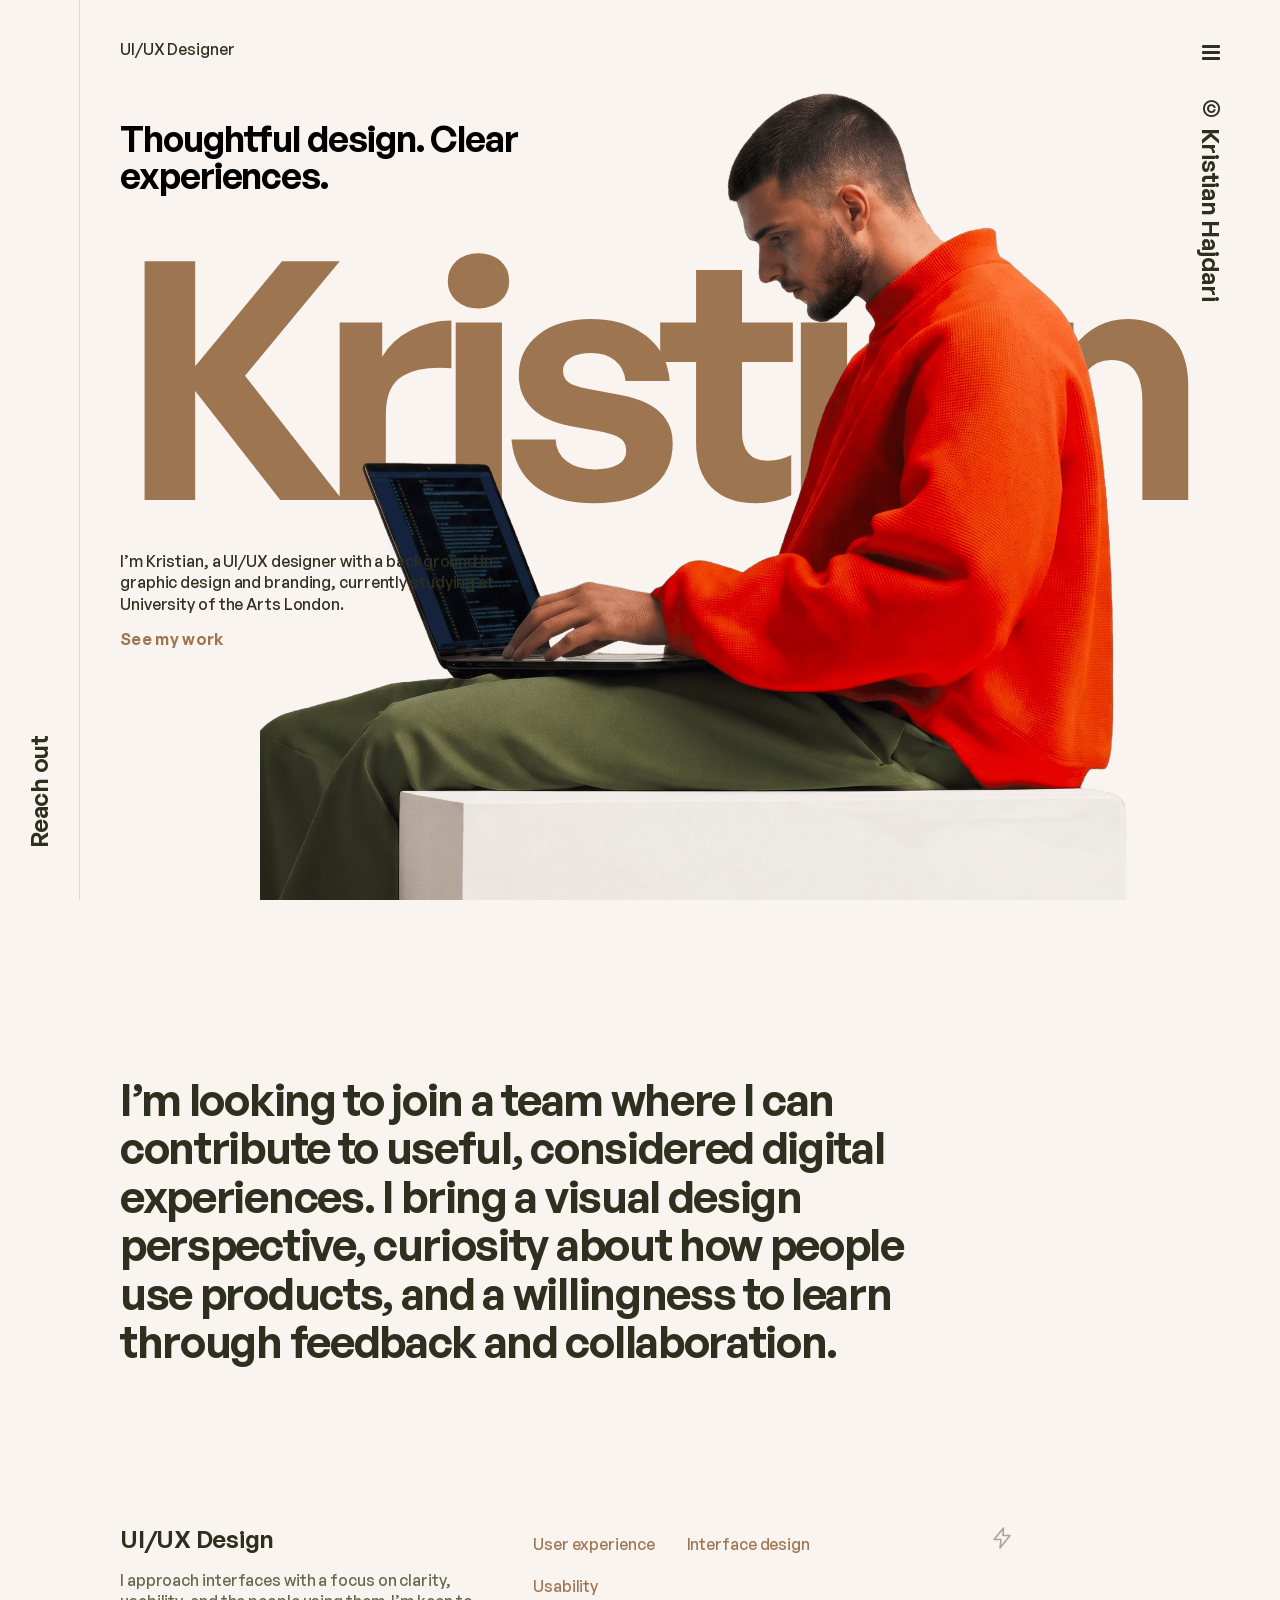
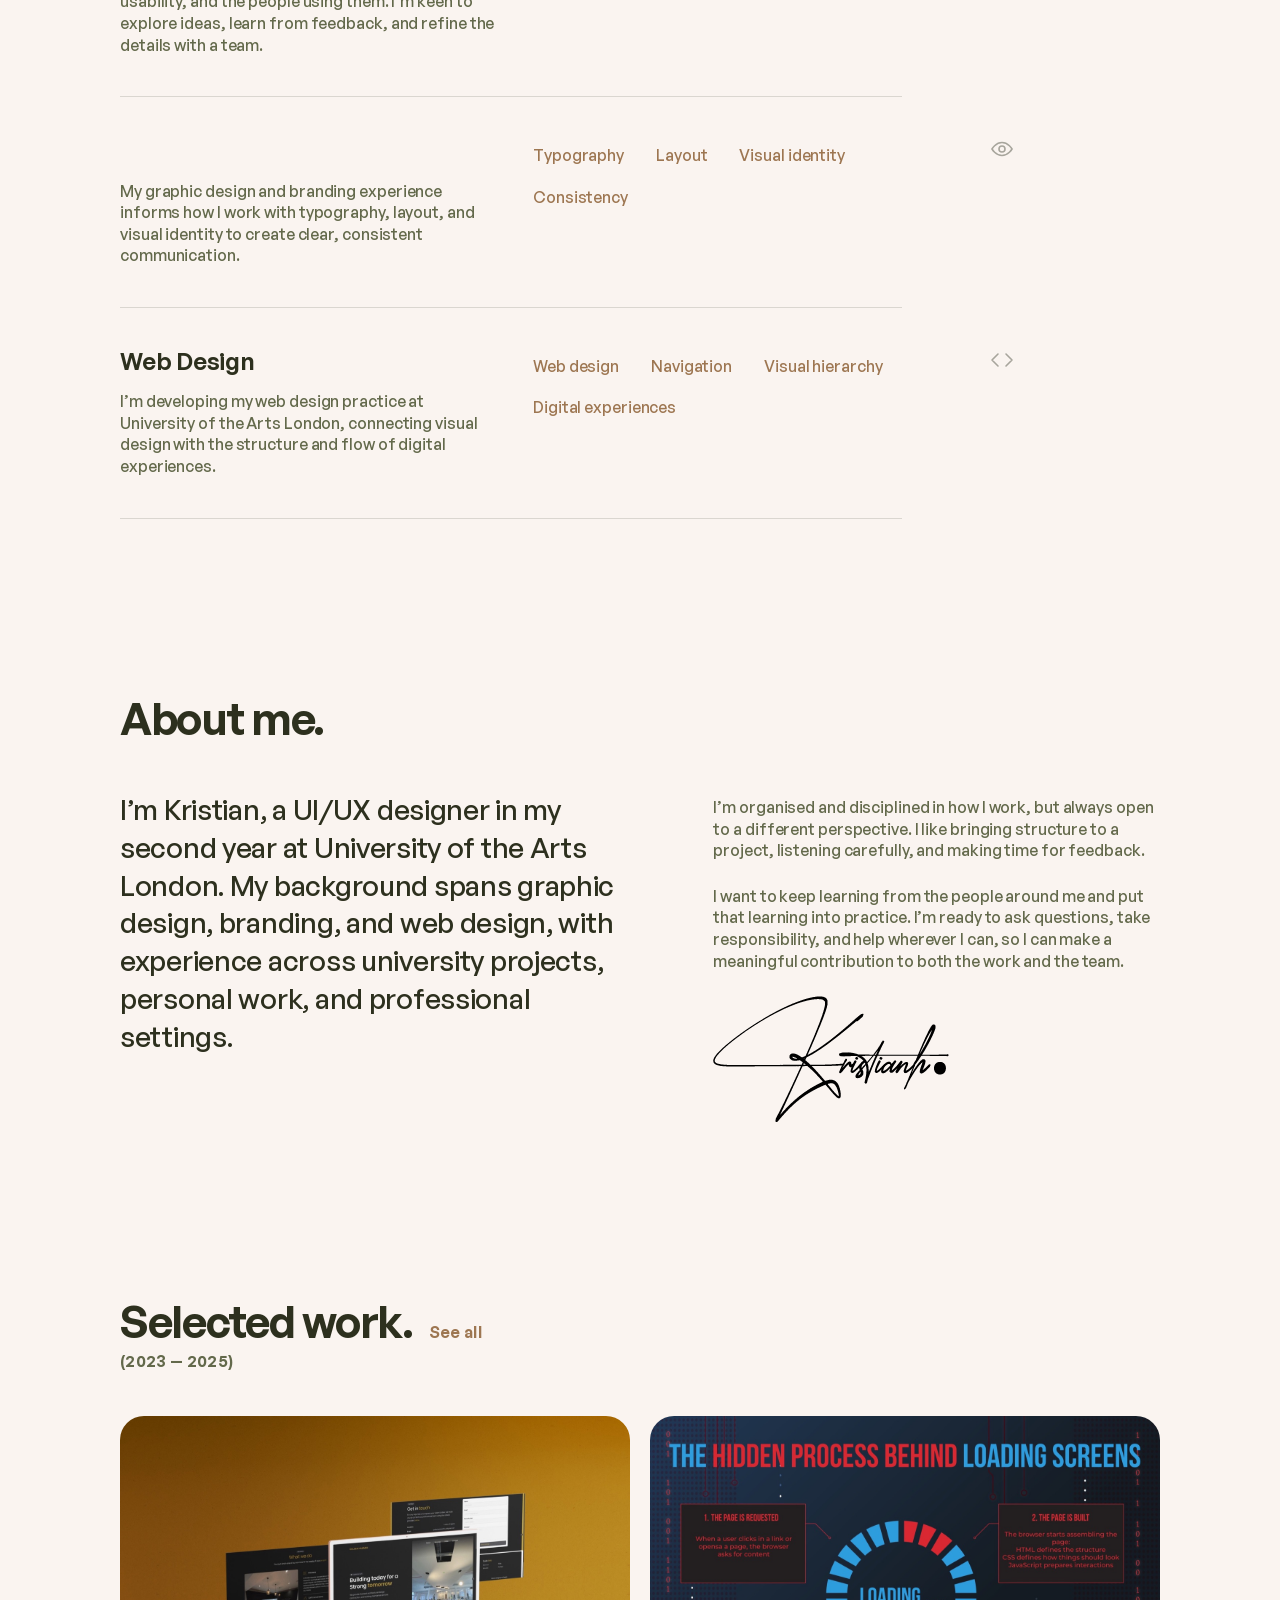
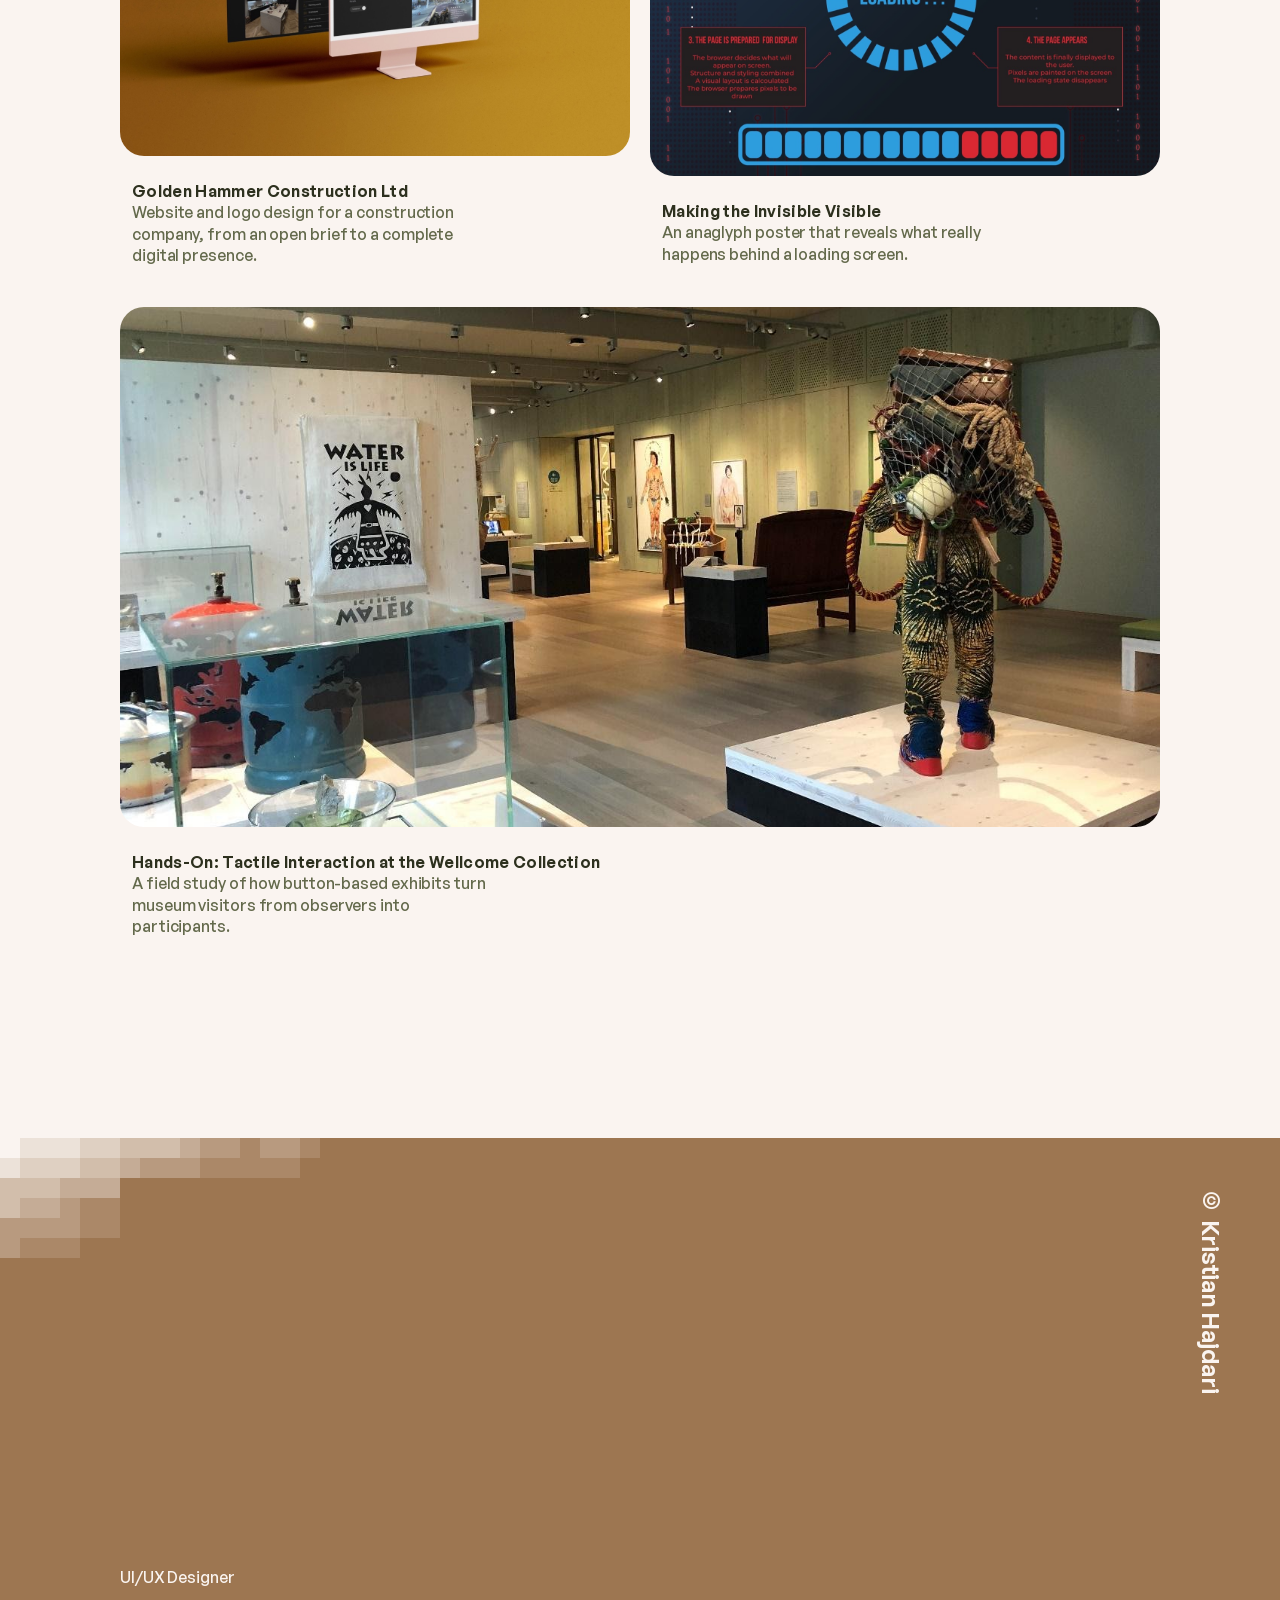
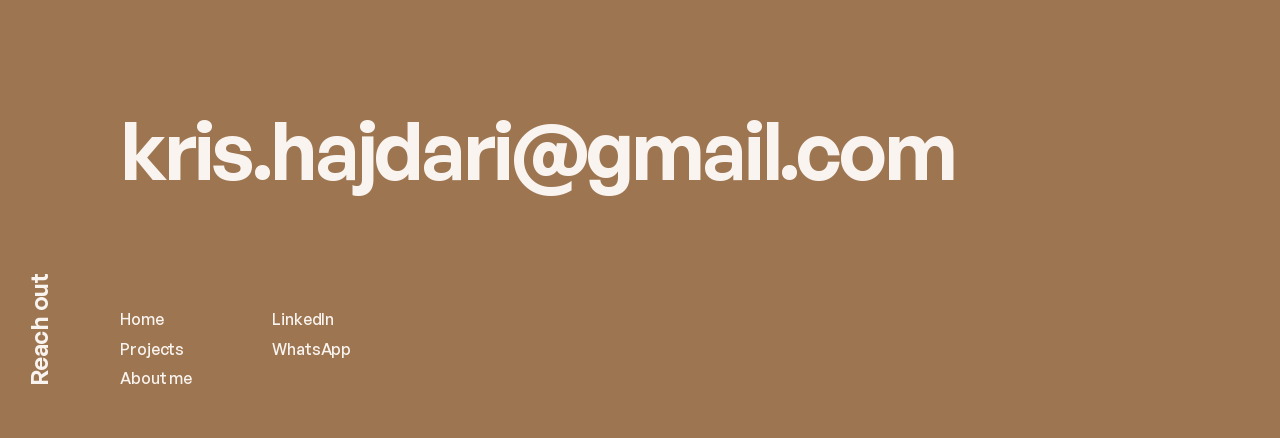
==== commit d66b007f: "Rework About me without portrait, add phone number to contact Co-Authored-By: Claude Opus 5.5 <norep" ====
--- a/docs/index.html
+++ b/docs/index.html
@@ -96,13 +96,9 @@
 
       <!-- About -->
       <section class="about" id="about">
-        <figure class="about__photo">
-          <img src="images/portrait.jpg" alt="Portrait of Kristian Hajdari" width="768" height="1024" loading="lazy" decoding="async">
-          <figcaption>Kristian Hajdari — 22 years old</figcaption>
-        </figure>
+        <h2 class="title-lg about__title">About me.</h2>
+        <p class="about__lead">I’m Kristian, a UI/UX designer in my second year at University of the Arts London. My background spans graphic design, branding, and web design, with experience across university projects, personal work, and professional settings.</p>
         <div class="about__text">
-          <h2 class="title-lg">About me.</h2>
-          <p>I’m Kristian, a UI/UX designer in my second year at University of the Arts London. My background spans graphic design, branding, and web design, with experience across university projects, personal work, and professional settings.</p>
           <p>I’m organised and disciplined in how I work, but always open to a different perspective. I like bringing structure to a project, listening carefully, and making time for feedback.</p>
           <p>I want to keep learning from the people around me and put that learning into practice. I’m ready to ask questions, take responsibility, and help wherever I can, so I can make a meaningful contribution to both the work and the team.</p>
           <img src="images/signature.webp" width="236" height="126" alt="Kristian Hajdari’s signature" loading="lazy" decoding="async">
--- a/docs/css/style.css
+++ b/docs/css/style.css
@@ -369,19 +369,16 @@
 
 .about {
   display: grid;
-  grid-template-columns: 280px 640px;
-  column-gap: 40px;
+  grid-template-columns: minmax(0, 1.15fr) minmax(0, 1fr);
+  column-gap: 80px;
+  row-gap: 48px;
+  align-items: start;
   padding-top: 176px;
 }
-
-.about__photo img {
-  width: 280px;
-  height: 498px;
-  object-fit: cover;
-  border-radius: 24px;
-}
-.about__photo figcaption { margin-top: 11px; color: var(--ink-soft); }
-.about__photo { margin: 0; }
+.about__title { grid-column: 1 / -1; }
+.about__lead { margin: 0; font-size: 28px; line-height: 1.35; font-weight: 500; letter-spacing: -0.01em; color: var(--ink); }
+.about__text { padding-top: 6px; }
+
 
 .about__text > * + * { margin-top: 24px; }
 .about__text p { color: var(--ink-soft); }
@@ -517,6 +514,8 @@
   line-height: 1;
   letter-spacing: -0.04em;
 }
+
+.contact__email.contact__phone { margin-top: 16px; }
 
 .contact__note { max-width: 394px; margin-top: 80px; }
 
@@ -657,7 +656,8 @@
   .tags { margin: 20px 0 0 -12px; }
   .service__icon { display: none; }
 
-  .about { grid-template-columns: 1fr; row-gap: 40px; }
+  .about { grid-template-columns: 1fr; row-gap: 32px; }
+  .about__lead { font-size: 24px; }
   .page-title { font-size: 64px; }
   .meta { grid-template-columns: repeat(3, 1fr); }
   .footer__email,
@@ -725,7 +725,7 @@
   .tags li { background: var(--brown-30); }
 
   .about { padding-top: 120px; }
-  .about__photo figcaption { margin-top: 12px; }
+  .about__lead { font-size: 21px; }
   .work { padding: 120px 0 160px; }
   .work__head { justify-content: space-between; }
 
